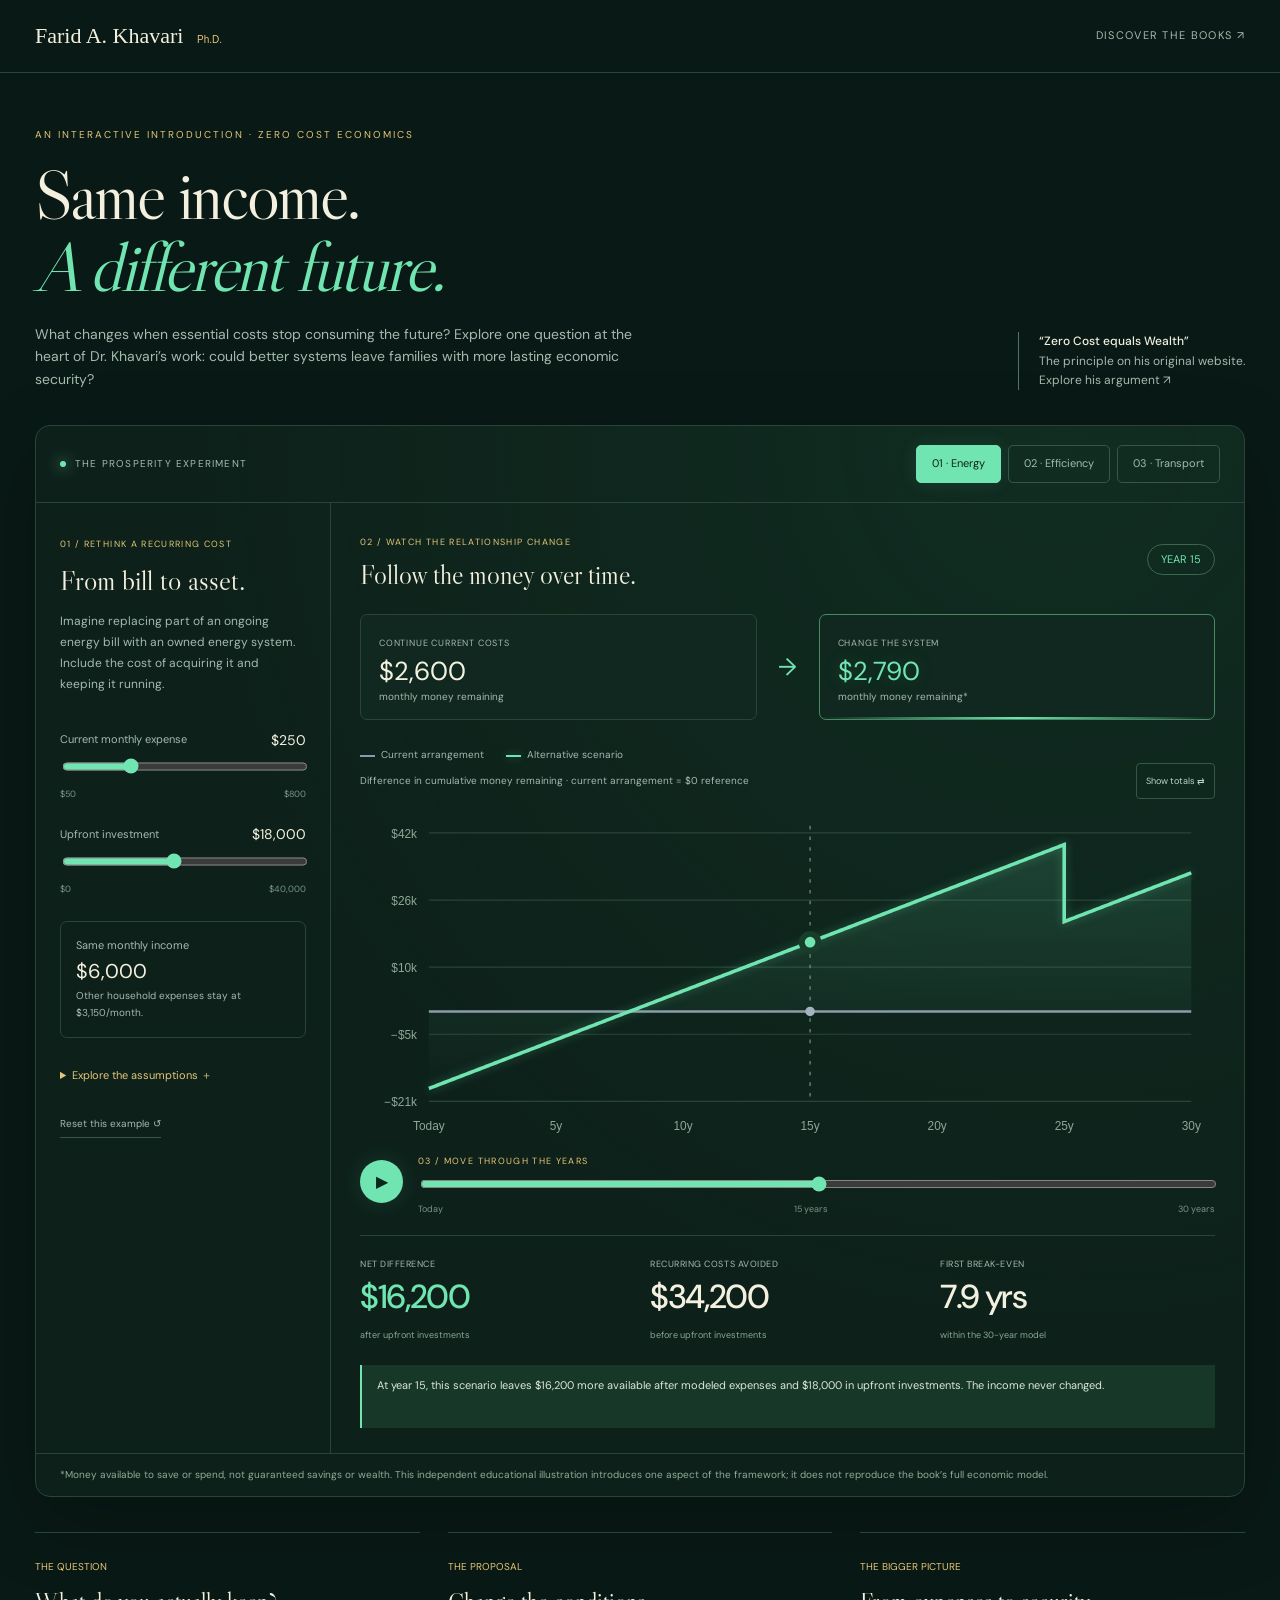
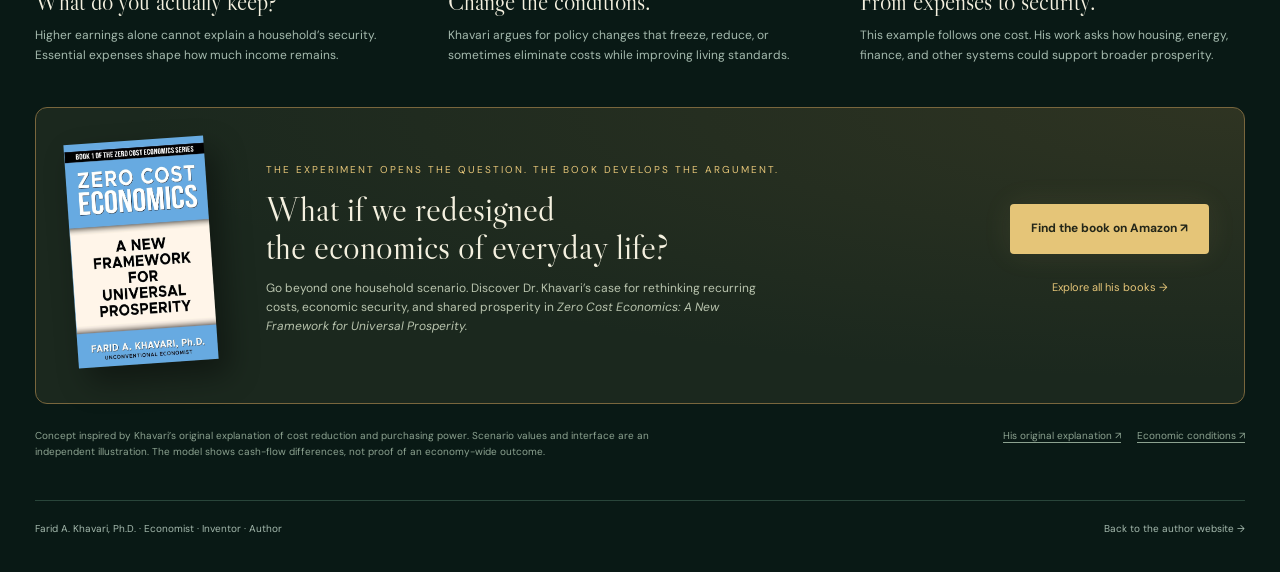
==== economic-lab.html @ d258e9f0 "Make The Idea section the Prosperity Experiment, as previewed" ====
<!doctype html>
<html lang="en"><head><meta charset="utf-8"><meta name="viewport" content="width=device-width,initial-scale=1"><title>The Prosperity Experiment — Farid A. Khavari</title><meta name="description" content="An interactive introduction to Farid A. Khavari’s Zero Cost Economics. Explore how changing recurring costs can change a household’s future."><style>
@import url('https://fonts.googleapis.com/css2?family=DM+Sans:wght@400;500;600;700&family=Libre+Caslon+Display&display=swap');
:root{--bg:#091915;--panel:#112720;--line:#29453a;--muted:#a5baae;--cream:#f4f0df;--gold:#e5c578;--mint:#70e5b1;--red:#f49f91}*{box-sizing:border-box}html{scroll-behavior:smooth}body{margin:0;background:var(--bg);color:var(--cream);font:15px/1.6 'DM Sans',Arial,sans-serif}a{color:inherit;text-decoration:none}button,input{font:inherit}button,a,input{touch-action:manipulation}button{cursor:pointer}button:focus-visible,a:focus-visible,input:focus-visible,summary:focus-visible{outline:3px solid var(--mint);outline-offset:5px}nav{max-width:1320px;margin:auto;padding:23px 35px;display:flex;justify-content:space-between;gap:20px;border-bottom:1px solid var(--line);align-items:center}.brand{font:22px Georgia}.brand small{font:10px Arial;color:var(--gold);margin-left:8px}.navlink{font-size:11px;letter-spacing:.12em;text-transform:uppercase;color:var(--muted)}main{max-width:1320px;padding:0 35px;margin:auto}.intro{position:relative;padding:54px 0 35px;display:flex;justify-content:space-between;align-items:flex-end;gap:40px}.eyebrow{color:var(--gold);font-size:10px;letter-spacing:.2em;text-transform:uppercase;display:block}.intro h1{font:clamp(45px,5.4vw,76px)/1.04 'Libre Caslon Display',Georgia,serif;letter-spacing:-.035em;margin:16px 0 20px}.intro h1 em{font-weight:400;color:var(--mint)}.intro p{max-width:610px;color:var(--muted);font-size:14px;margin:0}.intro-side{max-width:260px;padding-left:20px;border-left:1px solid #527560;font-size:12px;color:var(--muted)}.intro-side b{color:var(--cream);font-weight:500}.lab{border:1px solid var(--line);background:radial-gradient(ellipse at 85% 0%,#1a4c3544,transparent 60%),#0d211a;border-radius:15px;overflow:hidden;box-shadow:0 25px 80px #0003}.labtop{padding:19px 24px;border-bottom:1px solid var(--line);display:flex;align-items:center;justify-content:space-between;gap:20px}.status{font-size:10px;letter-spacing:.12em;color:var(--muted);display:flex;align-items:center;gap:9px}.dot{width:6px;height:6px;background:var(--mint);border-radius:50%;box-shadow:0 0 14px var(--mint);animation:breathe 2s infinite}.scenario-tabs{display:flex;gap:7px;flex-wrap:wrap}.scenario-tabs button{border:1px solid #365747;border-radius:5px;color:var(--muted);background:transparent;font-size:11px;padding:9px 15px;min-height:38px}.scenario-tabs button[aria-pressed=true]{color:#102419;background:var(--mint);border-color:var(--mint);box-shadow:0 0 20px #70e5b11b}.labgrid{display:grid;grid-template-columns:295px minmax(0,1fr)}.controls{padding:27px 24px;border-right:1px solid var(--line)}.step{font-size:9px;letter-spacing:.15em;color:var(--gold);text-transform:uppercase}.controls h2{font:28px/1.2 'Libre Caslon Display',Georgia;margin:10px 0 13px}.scenario-copy{font-size:12px;color:var(--muted);min-height:78px;line-height:1.75}.rangeblock{padding-top:22px}.rangetop{display:flex;justify-content:space-between;gap:10px;align-items:center;font-size:11px;color:var(--muted)}.rangetop output{color:var(--cream);font-size:14px}input[type=range]{width:100%;height:27px;accent-color:var(--mint);cursor:pointer}.endpoints{display:flex;justify-content:space-between;color:#769585;font-size:9px}.fixed{margin-top:25px;padding:15px;border:1px solid var(--line);border-radius:7px;font-size:11px;color:var(--muted)}.fixed b{display:block;color:var(--cream);font-size:20px;font-weight:400}.fixed span{font-size:10px}.controls details{font-size:11px;color:var(--muted);margin-top:20px}.controls summary{cursor:pointer;color:var(--gold);padding:9px 0}.controls details p{margin:6px 0 12px}.reset{color:var(--muted);background:transparent;border:0;border-bottom:1px solid #3a5547;font-size:10px;margin-top:18px;padding:5px 0}.visual{padding:25px 29px;min-width:0}.visualhead{display:flex;justify-content:space-between;gap:25px}.visualhead h2{font:27px 'Libre Caslon Display',Georgia;margin:6px 0 0}.yearpill{font-size:11px;color:var(--mint);border:1px solid #3c674e;border-radius:30px;padding:6px 13px;align-self:center;white-space:nowrap}.flow{position:relative;display:grid;grid-template-columns:1fr 38px 1fr;align-items:center;margin-top:23px;gap:12px}.flowcard{border:1px solid var(--line);padding:14px 18px;background:#10281f;border-radius:7px;position:relative;overflow:hidden}.flowcard small{font-size:9px;letter-spacing:.09em;text-transform:uppercase;color:var(--muted)}.flowcard b{font-size:26px;font-weight:400;display:block;line-height:1.4}.flowcard p{font-size:10px;color:var(--muted);margin:0}.flowcard.after{border-color:#488b62}.flowcard.after b{color:var(--mint);text-shadow:0 0 20px #70e5b130}.flow-arrow{color:var(--mint);font-size:24px;text-align:center;animation:travel 2s infinite}.stream{position:absolute;height:2px;bottom:0;left:0;right:0;background:linear-gradient(90deg,transparent,var(--mint),transparent);animation:stream 3s infinite}.legend{display:flex;gap:22px;font-size:10px;color:var(--muted);margin-top:27px}.legend i{display:inline-block;width:15px;height:2px;background:#889caa;vertical-align:middle;margin-right:6px}.legend .alt i{background:var(--mint);box-shadow:0 0 8px #70e5b166}.chart-wrap{position:relative;margin:9px 0 0}.chart-wrap svg{display:block;width:100%;height:auto;overflow:visible}.gridline{stroke:#294438;stroke-width:1}.axis{fill:#8ea798;font:10px Arial}.chart-label{font-size:10px;color:var(--muted);margin:8px 0}.linebase{stroke:#8c9ca8;fill:none;stroke-width:2}.linealt{stroke:var(--mint);fill:none;stroke-width:3;filter:drop-shadow(0 0 4px #70e5b155)}.point{fill:var(--mint);stroke:#183d2a;stroke-width:5}.cursor{stroke:#719983;stroke-width:1;stroke-dasharray:3 6}.scrubber{display:flex;gap:15px;align-items:center;margin:0 0 12px}.play{background:var(--mint);border:0;color:#09271a;border-radius:50%;width:43px;height:43px;flex-shrink:0;font-size:16px;box-shadow:0 0 20px #70e5b121}.timeline{flex:1}.timeline input{height:22px}.readout{display:grid;grid-template-columns:1fr 1fr 1fr;border-top:1px solid var(--line);margin-top:19px;padding-top:21px;gap:15px}.metric small{display:block;font-size:9px;color:var(--muted);letter-spacing:.06em}.metric strong{display:block;font-size:clamp(21px,2.6vw,34px);font-weight:500;letter-spacing:-.04em;color:var(--cream);line-height:1.5;font-variant-numeric:tabular-nums}.metric:first-child strong{color:var(--mint)}.metric span{font-size:9px;color:#88a894}.insight{margin-top:20px;background:#173728;border-left:2px solid var(--mint);padding:12px 15px;color:#dce6d8;font-size:11px;min-height:63px}.labnote{border-top:1px solid var(--line);padding:13px 24px;font-size:10px;color:#91aa9a}.principles{display:grid;grid-template-columns:repeat(3,1fr);gap:28px;padding:35px 0 42px}.principle{border-top:1px solid var(--line);padding-top:20px}.principle span{color:var(--gold);font-size:10px}.principle h3{font:24px 'Libre Caslon Display',Georgia;margin:10px 0}.principle p{font-size:12px;color:var(--muted);margin:0}.book{display:grid;grid-template-columns:160px 1fr auto;gap:35px;align-items:center;border:1px solid #79663d;background:radial-gradient(ellipse at 100% 0%,#64542d44,transparent 65%),#1b281e;padding:32px 35px;border-radius:12px}.book img{width:140px;height:auto;box-shadow:10px 15px 30px #0006;transform:rotate(-4deg)}.book h2{font:35px/1.1 'Libre Caslon Display',Georgia;margin:12px 0}.book p{font-size:12px;max-width:510px;color:#b9c4ae}.book-actions{display:flex;flex-direction:column;gap:15px;min-width:190px}.buy{background:var(--gold);padding:15px 21px;color:#242719;text-align:center;font-size:12px;font-weight:bold;border-radius:4px;box-shadow:0 0 30px #e5c57816}.source-link{font-size:11px;text-align:center;color:var(--gold);padding:10px}.sources{display:flex;gap:20px;justify-content:space-between;align-items:flex-start;padding:24px 0 40px;font-size:10px;color:#8ca290}.sources p{margin:0;max-width:660px}.sources a{text-decoration:underline;text-underline-offset:3px}.sourceitems{display:flex;gap:16px;flex-wrap:wrap}footer{border-top:1px solid var(--line);padding:20px 0 35px;display:flex;justify-content:space-between;font-size:10px;color:var(--muted)}@keyframes breathe{50%{opacity:.5;box-shadow:0 0 3px var(--mint)}}@keyframes travel{50%{transform:translateX(4px)}}@keyframes stream{from{transform:translateX(-100%)}to{transform:translateX(100%)}}@media(max-width:1000px){.book{grid-template-columns:120px 1fr;gap:25px}.book img{width:110px}.book-actions{grid-column:2}.intro-side{display:none}.labgrid{grid-template-columns:255px minmax(0,1fr)}.visual{padding:24px 20px}.flowcard{padding:12px}.flow{gap:7px;grid-template-columns:1fr 20px 1fr}}@media(max-width:700px){nav{padding:18px 20px;position:sticky;top:0;background:#091915f5;z-index:10}.brand{font-size:17px}.navlink{font-size:8px;letter-spacing:.06em}main{padding:0 18px}.intro{padding:34px 0 25px}.intro h1{font-size:47px}.intro p{font-size:13px}.eyebrow{font-size:8px;letter-spacing:.15em}.labtop{padding:16px;align-items:flex-start;flex-direction:column;gap:12px}.scenario-tabs{width:100%;display:grid;grid-template-columns:repeat(3,1fr)}.scenario-tabs button{font-size:10px;padding:10px 6px;min-height:44px}.labgrid{display:flex;flex-direction:column}.controls{border-right:0;border-bottom:1px solid var(--line);padding:21px}.controls h2{font-size:29px}.scenario-copy{min-height:0;margin-bottom:0}.rangeblock{padding-top:17px}.fixed{margin-top:16px;display:flex;align-items:center;justify-content:space-between}.fixed b{font-size:18px}.fixed span{max-width:150px}.controls details{margin-top:10px}.reset{margin-top:7px}.visual{padding:23px 17px}.visualhead h2{font-size:25px}.flow{gap:7px;margin-top:20px}.flowcard{padding:11px}.flowcard b{font-size:23px}.flowcard small{font-size:8px}.flowcard p{font-size:9px}.legend{gap:13px;font-size:9px}.chart-wrap{margin-top:16px}.readout{gap:8px}.metric strong{font-size:24px}.metric small{font-size:8px;line-height:1.5;min-height:24px}.metric span{font-size:8px}.insight{font-size:11px}.labnote{padding:13px 17px;font-size:9px}.principles{grid-template-columns:1fr;gap:20px;padding:28px 0}.principle{padding-top:16px}.principle h3{font-size:26px;margin:7px 0}.book{grid-template-columns:86px 1fr;padding:24px 20px;gap:20px}.book img{width:80px}.book h2{font-size:28px}.book p{font-size:11px}.book-actions{grid-column:1/-1}.sources{display:block}.sourceitems{margin-top:15px}footer{gap:20px}.chart-wrap svg .axis{font-size:11px}}@media(prefers-reduced-motion:reduce){*{animation:none!important;scroll-behavior:auto!important}.linealt{filter:none}}

body.embedded nav,body.embedded footer{display:none}body.embedded main{max-width:1240px}body.embedded .intro{padding-top:45px}body.embedded .sources{padding-bottom:35px}@media(max-width:700px){body.embedded .intro{padding-top:34px}}
</style></head><body><script>if(new URLSearchParams(location.search).has("embed"))document.body.classList.add("embedded");</script>
<nav><a class="brand" href="index.html">Farid A. Khavari <small>Ph.D.</small></a><a class="navlink" href="index.html#books">Discover the books ↗</a></nav>
<main><header class="intro"><div><span class="eyebrow">An interactive introduction · Zero Cost Economics</span><h1>Same income.<br><em>A different future.</em></h1><p>What changes when essential costs stop consuming the future? Explore one question at the heart of Dr. Khavari’s work: could better systems leave families with more lasting economic security?</p></div><aside class="intro-side"><b>“Zero Cost equals Wealth”</b><br>The principle on his original website.<br><a href="https://www.zerocosteconomy.com/description.html" target="_blank" rel="noopener">Explore his argument ↗</a></aside></header>
<section class="lab" aria-label="Interactive household scenario"><div class="labtop"><span class="status"><i class="dot"></i> THE PROSPERITY EXPERIMENT</span><div class="scenario-tabs" role="group" aria-label="Choose a scenario"><button data-mode="energy" aria-pressed="true">01 · Energy</button><button data-mode="efficiency" aria-pressed="false">02 · Efficiency</button><button data-mode="transport" aria-pressed="false">03 · Transport</button></div></div>
<div class="labgrid"><aside class="controls"><span class="step">01 / Rethink a recurring cost</span><h2 id="scenarioTitle">From bill to asset.</h2><p class="scenario-copy" id="scenarioCopy"></p><div class="rangeblock"><div class="rangetop"><label for="bill">Current monthly expense</label><output id="billOut" for="bill"></output></div><input id="bill" type="range" min="50" max="800" step="10" value="250"><div class="endpoints"><span>$50</span><span>$800</span></div></div><div class="rangeblock"><div class="rangetop"><label for="investment">Upfront investment</label><output id="investOut" for="investment"></output></div><input id="investment" type="range" min="0" max="40000" step="500" value="18000"><div class="endpoints"><span>$0</span><span>$40,000</span></div></div><div class="fixed"><div>Same monthly income<b>$6,000</b></div><span>Other household expenses stay at $3,150/month.</span></div><details><summary>Explore the assumptions ＋</summary><p id="assumptions"></p><p>Upfront investment is paid from existing cash. No borrowing, interest, investment returns, taxes, subsidies, inflation, or income growth. Income and other expenses stay constant. The same upfront investment is repeated at the end of each assumed asset life. These are adjustable teaching examples, not market estimates or figures supplied by Khavari.</p><div class="rangetop"><label for="remaining">New monthly operating cost</label><output id="remainingOut"></output></div><input id="remaining" type="range" min="0" max="800" step="5" value="60"><p>Includes ongoing operation and maintenance; excludes the upfront investment. Costs and outcomes differ in practice.</p></details><button class="reset" id="reset">Reset this example ↺</button></aside>
<div class="visual"><div class="visualhead"><div><span class="step">02 / Watch the relationship change</span><h2>Follow the money over time.</h2></div><span class="yearpill" id="yearPill">YEAR 15</span></div><div class="flow"><div class="flowcard"><small>Continue current costs</small><b id="before"></b><p>monthly money remaining</p></div><div class="flow-arrow" aria-hidden="true">→</div><div class="flowcard after"><small>Change the system</small><b id="after"></b><p>monthly money remaining*</p><i class="stream" aria-hidden="true"></i></div></div><div class="legend"><span><i></i>Current arrangement</span><span class="alt"><i></i>Alternative scenario</span></div><div style="display:flex;justify-content:space-between;align-items:center;gap:10px"><p class="chart-label" id="chartLabel">Difference in cumulative money remaining · current arrangement = $0 reference</p><button id="chartView" style="background:transparent;border:1px solid #365747;color:#b9d6c5;border-radius:4px;padding:6px 9px;font-size:9px;white-space:nowrap;min-height:36px">Show totals ⇄</button></div><div class="chart-wrap"><svg id="chart" viewBox="0 0 720 285" role="img" aria-labelledby="chartTitle chartDesc"><title id="chartTitle">Two household scenarios over thirty years</title><desc id="chartDesc"></desc><defs><linearGradient id="area" x1="0" y1="0" x2="0" y2="1"><stop stop-color="#70e5b1" stop-opacity=".15"/><stop offset="1" stop-color="#70e5b1" stop-opacity="0"/></linearGradient></defs><g id="grid"></g><path id="fill" fill="url(#area)"/><path id="baseLine" class="linebase"/><path id="altLine" class="linealt"/><line id="cursor" class="cursor" y1="15" y2="247"/><circle id="basePoint" r="4" fill="#a4b4be"/><circle id="altPoint" r="7" class="point"/><g id="ticks"></g></svg></div><div class="scrubber"><button id="play" class="play" aria-label="Play the thirty-year scenario">▶</button><div class="timeline"><label class="step" for="year">03 / Move through the years</label><input type="range" id="year" min="0" max="30" step="1" value="15"><div class="endpoints"><span>Today</span><span>15 years</span><span>30 years</span></div></div></div><div class="readout"><div class="metric"><small>NET DIFFERENCE</small><strong id="net"></strong><span>after upfront investments</span></div><div class="metric"><small>RECURRING COSTS AVOIDED</small><strong id="avoided"></strong><span>before upfront investments</span></div><div class="metric"><small>FIRST BREAK-EVEN</small><strong id="payback"></strong><span>within the 30-year model</span></div></div><div class="insight" id="insight" role="status" aria-live="polite"></div></div></div><div class="labnote">*Money available to save or spend, not guaranteed savings or wealth. This independent educational illustration introduces one aspect of the framework; it does not reproduce the book’s full economic model.</div></section>
<section class="principles" aria-label="Connect the example to the author's ideas"><article class="principle"><span>THE QUESTION</span><h3>What do you actually keep?</h3><p>Higher earnings alone cannot explain a household’s security. Essential expenses shape how much income remains.</p></article><article class="principle"><span>THE PROPOSAL</span><h3>Change the conditions.</h3><p>Khavari argues for policy changes that freeze, reduce, or sometimes eliminate costs while improving living standards.</p></article><article class="principle"><span>THE BIGGER PICTURE</span><h3>From expenses to security.</h3><p>This example follows one cost. His work asks how housing, energy, finance, and other systems could support broader prosperity.</p></article></section>
<section class="book" aria-labelledby="bookTitle"><a href="https://www.amazon.com/s?k=Zero+Cost+Economics+A+New+Framework+for+Universal+Prosperity+Farid+Khavari" target="_blank" rel="noopener"><img src="assets/cover-new-framework.jpg" alt="Zero Cost Economics: A New Framework for Universal Prosperity by Farid A. Khavari"></a><div><span class="eyebrow">The experiment opens the question. The book develops the argument.</span><h2 id="bookTitle">What if we redesigned<br>the economics of everyday life?</h2><p>Go beyond one household scenario. Discover Dr. Khavari’s case for rethinking recurring costs, economic security, and shared prosperity in <em>Zero Cost Economics: A New Framework for Universal Prosperity.</em></p></div><div class="book-actions"><a class="buy" href="https://www.amazon.com/s?k=Zero+Cost+Economics+A+New+Framework+for+Universal+Prosperity+Farid+Khavari" target="_blank" rel="noopener">Find the book on Amazon ↗</a><a class="source-link" href="index.html#books">Explore all his books →</a></div></section>
<section class="sources"><p>Concept inspired by Khavari’s original explanation of cost reduction and purchasing power. Scenario values and interface are an independent illustration. The model shows cash-flow differences, not proof of an economy-wide outcome.</p><div class="sourceitems"><a href="https://www.zerocosteconomy.com/description.html" target="_blank" rel="noopener">His original explanation ↗</a><a href="https://www.zerocosteconomy.com/necessary.html" target="_blank" rel="noopener">Economic conditions ↗</a></div></section><footer><span>Farid A. Khavari, Ph.D. · Economist · Inventor · Author</span><a href="index.html">Back to the author website →</a></footer></main>
<script>
(()=>{'use strict';const $=id=>document.getElementById(id),cash=n=>(n<0?'−':'')+'$'+Math.abs(Math.round(n)).toLocaleString('en-US'),short=n=>(n<0?'−':'')+'$'+Math.round(Math.abs(n)/1000)+'k';
const presets={energy:{title:'From bill to asset.',copy:'Imagine replacing part of an ongoing energy bill with an owned energy system. Include the cost of acquiring it and keeping it running.',bill:250,investment:18000,remaining:60,life:25,assumptions:'Energy example: $18,000 upfront, $250/month continuing expense, $60/month new operating and maintenance cost, and a 25-year assumed system life.'},efficiency:{title:'Better systems. Less waste.',copy:'Imagine investing in equipment and efficiency improvements that reduce an ongoing household expense without reducing the service it delivers.',bill:200,investment:6000,remaining:130,life:20,assumptions:'Efficiency example: $6,000 upfront, $200/month continuing expense, $130/month new operating and maintenance cost, and a 20-year assumed asset life.'},transport:{title:'Think beyond the payment.',copy:'Explore a hypothetical transport change with a higher initial investment and lower ongoing costs. Compare the whole modeled period, not one monthly bill.',bill:350,investment:12000,remaining:180,life:15,assumptions:'Transport example: $12,000 incremental upfront investment, $350/month continuing expense, $180/month new operating and maintenance cost, and a 15-year assumed asset life. This is an incremental comparison, not a full vehicle ownership estimate.'}};
let mode='energy',playing=false,last=0,frame=0,netView=true;const reduced=matchMedia('(prefers-reduced-motion: reduce)').matches;
function params(){return{b:+$('bill').value,u:+$('investment').value,r:+$('remaining').value,life:presets[mode].life}}
function totals(t,p){const outlays=p.u*(1+Math.floor((t+1e-7)/p.life));return{base:(6000-3150-p.b)*12*t,alt:(6000-3150-p.r)*12*t-outlays,avoided:(p.b-p.r)*12*t,outlays}}
function firstBreak(p){for(let month=0;month<=360;month++){const t=month/12,v=totals(t,p);if(v.alt-v.base>=-0.001)return t}return null}
const ns='http://www.w3.org/2000/svg';function el(tag,a,txt){let n=document.createElementNS(ns,tag);Object.entries(a).forEach(([k,v])=>n.setAttribute(k,v));if(txt!==undefined)n.textContent=txt;return n}
function render(){const p=params(),t=+$('year').value,v=totals(t,p),diff=v.alt-v.base;let points=[];for(let i=0;i<=360;i++){let x=i/12;if(i>0&&Math.abs(x/p.life-Math.round(x/p.life))<1e-8)points.push({t:x-0.00001,...totals(x-0.00001,p)});points.push({t:x,...totals(x,p)})}if(netView)points=points.map(q=>({...q,alt:q.alt-q.base,base:0}));const min=Math.min(0,...points.map(q=>q.alt))-3000,max=Math.max(1,...points.map(q=>Math.max(q.base,q.alt)))*1.07;const X=x=>58+x/30*642,Y=y=>247-(y-min)/(max-min)*226;
$('grid').replaceChildren();$('ticks').replaceChildren();for(let i=0;i<=4;i++){let n=min+(max-min)*i/4,y=Y(n);$('grid').append(el('line',{x1:58,x2:700,y1:y,y2:y,class:'gridline'}));$('ticks').append(el('text',{x:48,y:y+4,'text-anchor':'end',class:'axis'},short(n)))}for(let i=0;i<=30;i+=5){$('ticks').append(el('text',{x:X(i),y:271,'text-anchor':'middle',class:'axis'},i===0?'Today':i+'y'))}
const path=key=>points.map((q,i)=>(i?'L':'M')+X(q.t).toFixed(2)+','+Y(q[key]).toFixed(2)).join(' ');$('baseLine').setAttribute('d',path('base'));$('altLine').setAttribute('d',path('alt'));$('fill').setAttribute('d',path('alt')+' L700,'+Y(0)+' L58,'+Y(0)+' Z');$('cursor').setAttribute('x1',X(t));$('cursor').setAttribute('x2',X(t));for(const [id,n] of [['basePoint',netView?0:v.base],['altPoint',netView?diff:v.alt]]){$(id).setAttribute('cx',X(t));$(id).setAttribute('cy',Y(n))}
$('billOut').textContent=cash(p.b);$('investOut').textContent=cash(p.u);$('remainingOut').textContent=cash(p.r);$('before').textContent=cash(6000-3150-p.b);$('after').textContent=cash(6000-3150-p.r);$('yearPill').textContent=t===0?'TODAY':'YEAR '+Math.round(t);$('net').textContent=cash(diff);$('net').style.color=diff<0?'var(--red)':'var(--mint)';$('avoided').textContent=cash(v.avoided);let breakeven=firstBreak(p);$('payback').textContent=breakeven===null?'Not reached':breakeven===0?'Immediate':breakeven.toFixed(1)+' yrs';
const repl=Math.floor((t+1e-7)/p.life);$('insight').textContent=diff>=0?`At year ${Math.round(t)}, this scenario leaves ${cash(diff)} more available after modeled expenses and ${cash(v.outlays)} in upfront investments.${repl?' Replacement investment is included.':''} The income never changed.`:`At year ${Math.round(t)}, the alternative is ${cash(-diff)} behind after upfront investment.${p.r>=p.b?' Its ongoing costs are not lower.':' Lower recurring expenses have not yet offset all upfront costs.'}${repl?' A replacement investment is included.':''}`;
$('chartDesc').textContent=`At year ${Math.round(t)}, cumulative money remaining is ${cash(v.base)} under current costs and ${cash(v.alt)} in the alternative, a difference of ${cash(diff)}. All figures are illustrative.`;
}
function stop(){playing=false;cancelAnimationFrame(frame);$('play').textContent='▶';$('play').setAttribute('aria-label','Play the thirty-year scenario');$('insight').setAttribute('aria-live','polite')}
function select(m){stop();mode=m;let p=presets[m];for(let id of ['bill','investment','remaining'])$(id).value=p[id];$('year').value=15;$('scenarioTitle').textContent=p.title;$('scenarioCopy').textContent=p.copy;$('assumptions').textContent=p.assumptions;document.querySelectorAll('[data-mode]').forEach(b=>b.setAttribute('aria-pressed',b.dataset.mode===m));render()}
document.querySelectorAll('[data-mode]').forEach(b=>b.onclick=()=>select(b.dataset.mode));for(let id of ['bill','investment','remaining','year'])$(id).oninput=()=>{stop();render()};$('reset').onclick=()=>select(mode);$('chartView').onclick=()=>{netView=!netView;$('chartView').textContent=netView?'Show totals ⇄':'Show difference ⇄';$('chartLabel').textContent=netView?'Difference in cumulative money remaining · current arrangement = $0 reference':'Cumulative income minus modeled expenses and upfront investments';render()};
$('play').onclick=()=>{if(playing){stop();return}if(reduced){$('year').value=30;render();return}playing=true;$('play').textContent='Ⅱ';$('play').setAttribute('aria-label','Pause the scenario');$('insight').setAttribute('aria-live','off');let start=performance.now(),initial=+$('year').value;if(initial>=30)initial=0;$('year').step='0.01';function tick(now){let t=Math.min(30,initial+(now-start)/700);$('year').value=t;render();if(t<30&&playing)frame=requestAnimationFrame(tick);else{stop();$('year').step='1';render()}}frame=requestAnimationFrame(tick)};document.addEventListener('visibilitychange',()=>{if(document.hidden)stop()});select(mode);
})();
</script><script>
if(new URLSearchParams(location.search).has('embed')){
 document.querySelectorAll('a[href^="index.html"]').forEach(a=>a.addEventListener('click',event=>{event.preventDefault();parent.postMessage({type:'khavari-experiment-navigate',hash:a.getAttribute('href').split('#')[1]||'home'},'*')}));
 const send=()=>parent.postMessage({type:'khavari-experiment-height',height:document.documentElement.scrollHeight},'*');
 new ResizeObserver(send).observe(document.body);addEventListener('load',send);send();
}
</script></body></html>
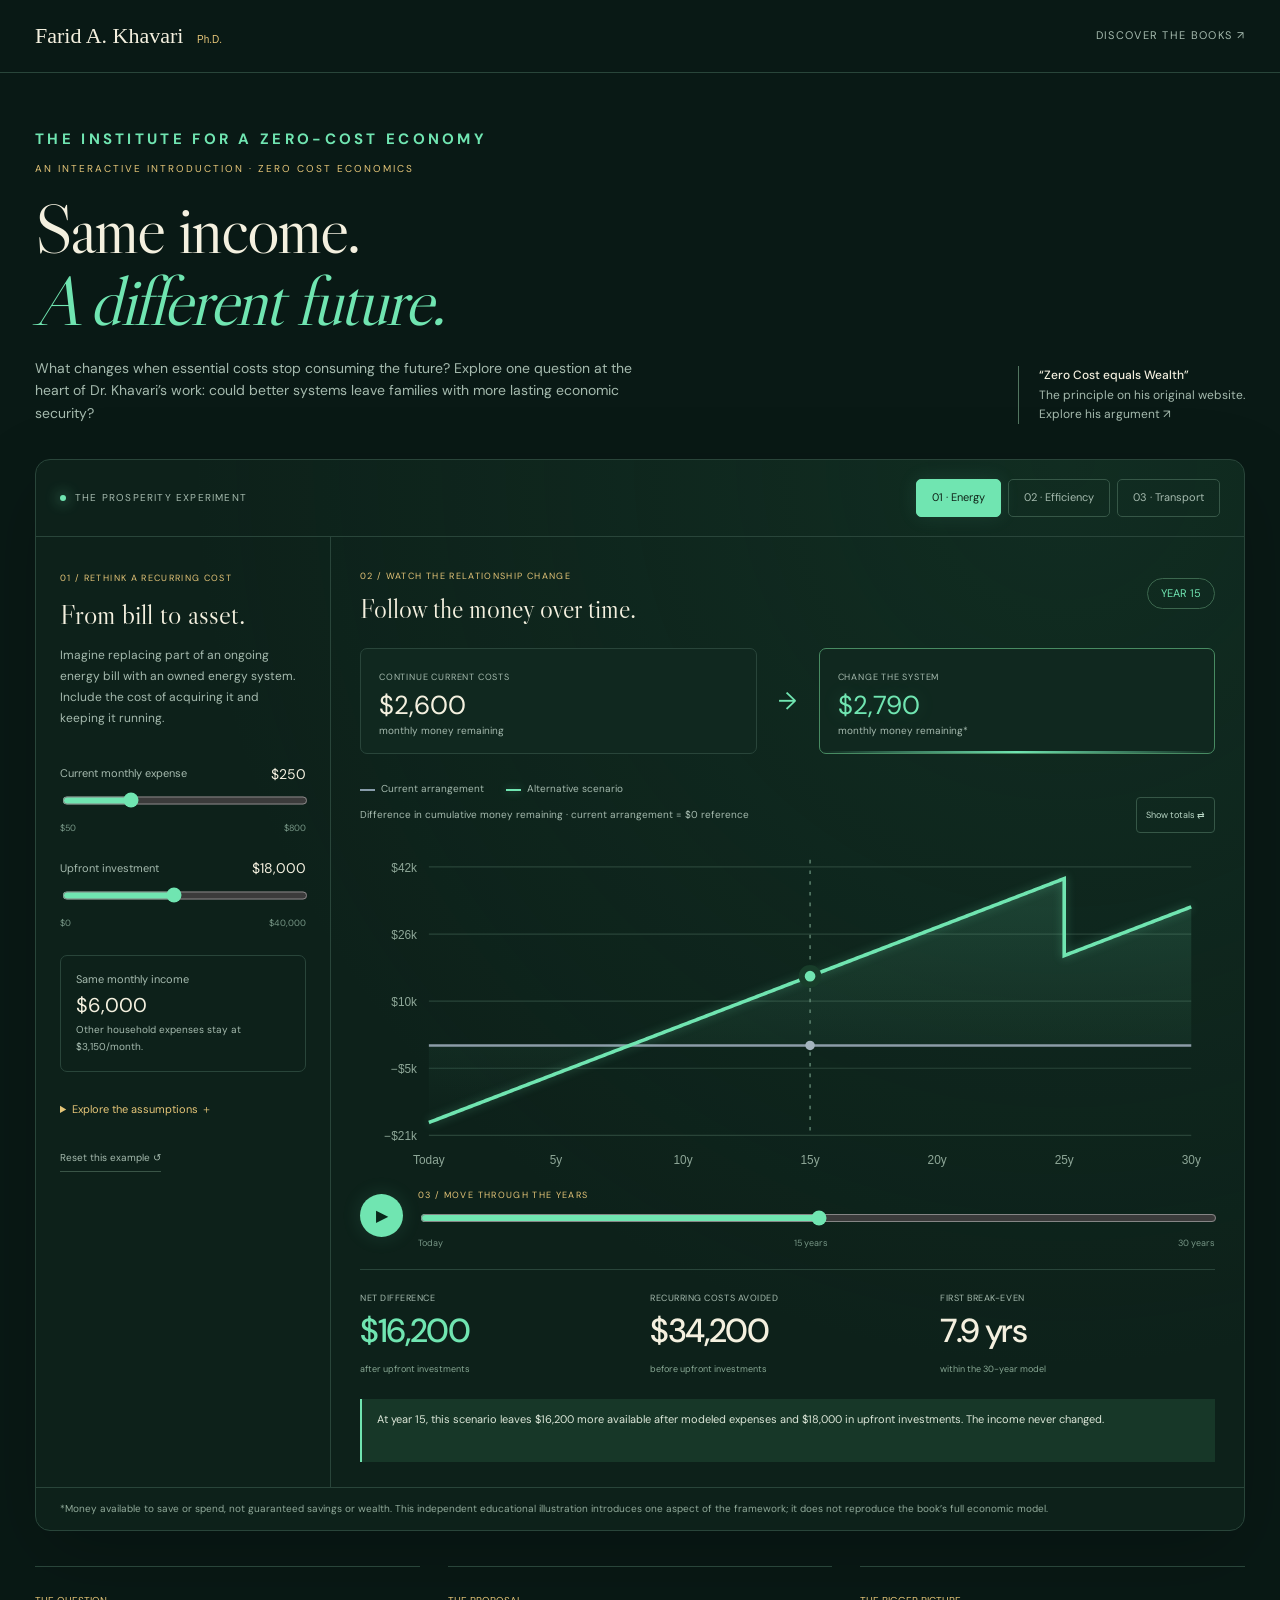
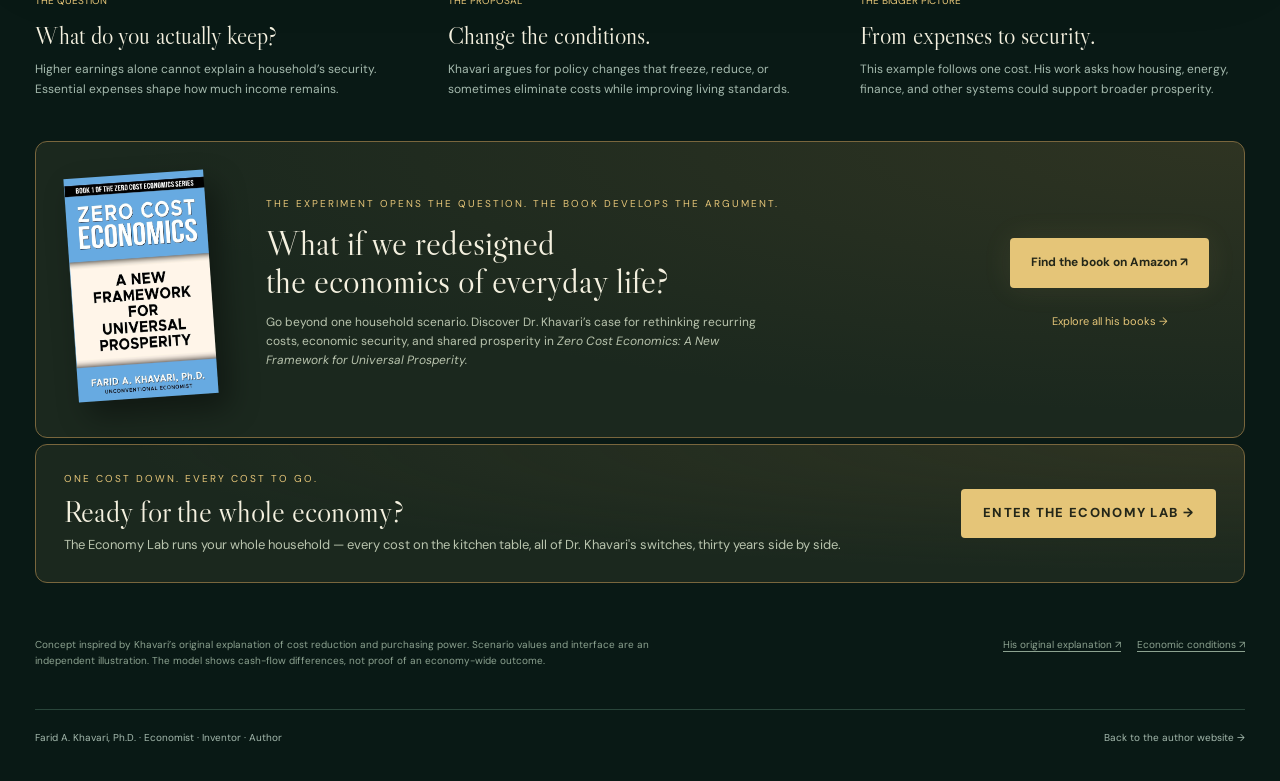
==== commit bad52437: "Experiment: Institute name line and Economy Lab end card" ====
--- a/economic-lab.html
+++ b/economic-lab.html
@@ -6,12 +6,13 @@
 body.embedded nav,body.embedded footer{display:none}body.embedded main{max-width:1240px}body.embedded .intro{padding-top:45px}body.embedded .sources{padding-bottom:35px}@media(max-width:700px){body.embedded .intro{padding-top:34px}}
 </style></head><body><script>if(new URLSearchParams(location.search).has("embed"))document.body.classList.add("embedded");</script>
 <nav><a class="brand" href="index.html">Farid A. Khavari <small>Ph.D.</small></a><a class="navlink" href="index.html#books">Discover the books ↗</a></nav>
-<main><header class="intro"><div><span class="eyebrow">An interactive introduction · Zero Cost Economics</span><h1>Same income.<br><em>A different future.</em></h1><p>What changes when essential costs stop consuming the future? Explore one question at the heart of Dr. Khavari’s work: could better systems leave families with more lasting economic security?</p></div><aside class="intro-side"><b>“Zero Cost equals Wealth”</b><br>The principle on his original website.<br><a href="https://www.zerocosteconomy.com/description.html" target="_blank" rel="noopener">Explore his argument ↗</a></aside></header>
+<main><header class="intro"><div><div style="font-size:15px;font-weight:700;letter-spacing:.22em;color:var(--mint);text-transform:uppercase;margin-bottom:10px">The Institute for a Zero-Cost Economy</div><span class="eyebrow">An interactive introduction · Zero Cost Economics</span><h1>Same income.<br><em>A different future.</em></h1><p>What changes when essential costs stop consuming the future? Explore one question at the heart of Dr. Khavari’s work: could better systems leave families with more lasting economic security?</p></div><aside class="intro-side"><b>“Zero Cost equals Wealth”</b><br>The principle on his original website.<br><a href="https://www.zerocosteconomy.com/description.html" target="_blank" rel="noopener">Explore his argument ↗</a></aside></header>
 <section class="lab" aria-label="Interactive household scenario"><div class="labtop"><span class="status"><i class="dot"></i> THE PROSPERITY EXPERIMENT</span><div class="scenario-tabs" role="group" aria-label="Choose a scenario"><button data-mode="energy" aria-pressed="true">01 · Energy</button><button data-mode="efficiency" aria-pressed="false">02 · Efficiency</button><button data-mode="transport" aria-pressed="false">03 · Transport</button></div></div>
 <div class="labgrid"><aside class="controls"><span class="step">01 / Rethink a recurring cost</span><h2 id="scenarioTitle">From bill to asset.</h2><p class="scenario-copy" id="scenarioCopy"></p><div class="rangeblock"><div class="rangetop"><label for="bill">Current monthly expense</label><output id="billOut" for="bill"></output></div><input id="bill" type="range" min="50" max="800" step="10" value="250"><div class="endpoints"><span>$50</span><span>$800</span></div></div><div class="rangeblock"><div class="rangetop"><label for="investment">Upfront investment</label><output id="investOut" for="investment"></output></div><input id="investment" type="range" min="0" max="40000" step="500" value="18000"><div class="endpoints"><span>$0</span><span>$40,000</span></div></div><div class="fixed"><div>Same monthly income<b>$6,000</b></div><span>Other household expenses stay at $3,150/month.</span></div><details><summary>Explore the assumptions ＋</summary><p id="assumptions"></p><p>Upfront investment is paid from existing cash. No borrowing, interest, investment returns, taxes, subsidies, inflation, or income growth. Income and other expenses stay constant. The same upfront investment is repeated at the end of each assumed asset life. These are adjustable teaching examples, not market estimates or figures supplied by Khavari.</p><div class="rangetop"><label for="remaining">New monthly operating cost</label><output id="remainingOut"></output></div><input id="remaining" type="range" min="0" max="800" step="5" value="60"><p>Includes ongoing operation and maintenance; excludes the upfront investment. Costs and outcomes differ in practice.</p></details><button class="reset" id="reset">Reset this example ↺</button></aside>
 <div class="visual"><div class="visualhead"><div><span class="step">02 / Watch the relationship change</span><h2>Follow the money over time.</h2></div><span class="yearpill" id="yearPill">YEAR 15</span></div><div class="flow"><div class="flowcard"><small>Continue current costs</small><b id="before"></b><p>monthly money remaining</p></div><div class="flow-arrow" aria-hidden="true">→</div><div class="flowcard after"><small>Change the system</small><b id="after"></b><p>monthly money remaining*</p><i class="stream" aria-hidden="true"></i></div></div><div class="legend"><span><i></i>Current arrangement</span><span class="alt"><i></i>Alternative scenario</span></div><div style="display:flex;justify-content:space-between;align-items:center;gap:10px"><p class="chart-label" id="chartLabel">Difference in cumulative money remaining · current arrangement = $0 reference</p><button id="chartView" style="background:transparent;border:1px solid #365747;color:#b9d6c5;border-radius:4px;padding:6px 9px;font-size:9px;white-space:nowrap;min-height:36px">Show totals ⇄</button></div><div class="chart-wrap"><svg id="chart" viewBox="0 0 720 285" role="img" aria-labelledby="chartTitle chartDesc"><title id="chartTitle">Two household scenarios over thirty years</title><desc id="chartDesc"></desc><defs><linearGradient id="area" x1="0" y1="0" x2="0" y2="1"><stop stop-color="#70e5b1" stop-opacity=".15"/><stop offset="1" stop-color="#70e5b1" stop-opacity="0"/></linearGradient></defs><g id="grid"></g><path id="fill" fill="url(#area)"/><path id="baseLine" class="linebase"/><path id="altLine" class="linealt"/><line id="cursor" class="cursor" y1="15" y2="247"/><circle id="basePoint" r="4" fill="#a4b4be"/><circle id="altPoint" r="7" class="point"/><g id="ticks"></g></svg></div><div class="scrubber"><button id="play" class="play" aria-label="Play the thirty-year scenario">▶</button><div class="timeline"><label class="step" for="year">03 / Move through the years</label><input type="range" id="year" min="0" max="30" step="1" value="15"><div class="endpoints"><span>Today</span><span>15 years</span><span>30 years</span></div></div></div><div class="readout"><div class="metric"><small>NET DIFFERENCE</small><strong id="net"></strong><span>after upfront investments</span></div><div class="metric"><small>RECURRING COSTS AVOIDED</small><strong id="avoided"></strong><span>before upfront investments</span></div><div class="metric"><small>FIRST BREAK-EVEN</small><strong id="payback"></strong><span>within the 30-year model</span></div></div><div class="insight" id="insight" role="status" aria-live="polite"></div></div></div><div class="labnote">*Money available to save or spend, not guaranteed savings or wealth. This independent educational illustration introduces one aspect of the framework; it does not reproduce the book’s full economic model.</div></section>
 <section class="principles" aria-label="Connect the example to the author's ideas"><article class="principle"><span>THE QUESTION</span><h3>What do you actually keep?</h3><p>Higher earnings alone cannot explain a household’s security. Essential expenses shape how much income remains.</p></article><article class="principle"><span>THE PROPOSAL</span><h3>Change the conditions.</h3><p>Khavari argues for policy changes that freeze, reduce, or sometimes eliminate costs while improving living standards.</p></article><article class="principle"><span>THE BIGGER PICTURE</span><h3>From expenses to security.</h3><p>This example follows one cost. His work asks how housing, energy, finance, and other systems could support broader prosperity.</p></article></section>
 <section class="book" aria-labelledby="bookTitle"><a href="https://www.amazon.com/s?k=Zero+Cost+Economics+A+New+Framework+for+Universal+Prosperity+Farid+Khavari" target="_blank" rel="noopener"><img src="assets/cover-new-framework.jpg" alt="Zero Cost Economics: A New Framework for Universal Prosperity by Farid A. Khavari"></a><div><span class="eyebrow">The experiment opens the question. The book develops the argument.</span><h2 id="bookTitle">What if we redesigned<br>the economics of everyday life?</h2><p>Go beyond one household scenario. Discover Dr. Khavari’s case for rethinking recurring costs, economic security, and shared prosperity in <em>Zero Cost Economics: A New Framework for Universal Prosperity.</em></p></div><div class="book-actions"><a class="buy" href="https://www.amazon.com/s?k=Zero+Cost+Economics+A+New+Framework+for+Universal+Prosperity+Farid+Khavari" target="_blank" rel="noopener">Find the book on Amazon ↗</a><a class="source-link" href="index.html#books">Explore all his books →</a></div></section>
+<section style="border:1px solid #79663d;border-radius:12px;padding:26px 28px;margin:6px 0 30px;background:radial-gradient(ellipse at 100% 0%,#64542d44,transparent 65%),#1b281e;display:flex;gap:20px;align-items:center;flex-wrap:wrap"><div style="flex:1;min-width:260px"><span class="eyebrow">One cost down. Every cost to go.</span><h2 style="font:30px/1.15 'Libre Caslon Display',Georgia,serif;margin:8px 0 6px">Ready for the whole economy?</h2><p style="margin:0;color:#b9c4ae;font-size:13px">The Economy Lab runs your whole household — every cost on the kitchen table, all of Dr. Khavari's switches, thirty years side by side.</p></div><a href="lab.html" target="_top" style="background:var(--gold);color:#242719;font-weight:800;font-size:13px;letter-spacing:.1em;text-transform:uppercase;padding:14px 22px;border-radius:4px;text-decoration:none;white-space:nowrap">Enter the Economy Lab →</a></section>
 <section class="sources"><p>Concept inspired by Khavari’s original explanation of cost reduction and purchasing power. Scenario values and interface are an independent illustration. The model shows cash-flow differences, not proof of an economy-wide outcome.</p><div class="sourceitems"><a href="https://www.zerocosteconomy.com/description.html" target="_blank" rel="noopener">His original explanation ↗</a><a href="https://www.zerocosteconomy.com/necessary.html" target="_blank" rel="noopener">Economic conditions ↗</a></div></section><footer><span>Farid A. Khavari, Ph.D. · Economist · Inventor · Author</span><a href="index.html">Back to the author website →</a></footer></main>
 <script>
 (()=>{'use strict';const $=id=>document.getElementById(id),cash=n=>(n<0?'−':'')+'$'+Math.abs(Math.round(n)).toLocaleString('en-US'),short=n=>(n<0?'−':'')+'$'+Math.round(Math.abs(n)/1000)+'k';
